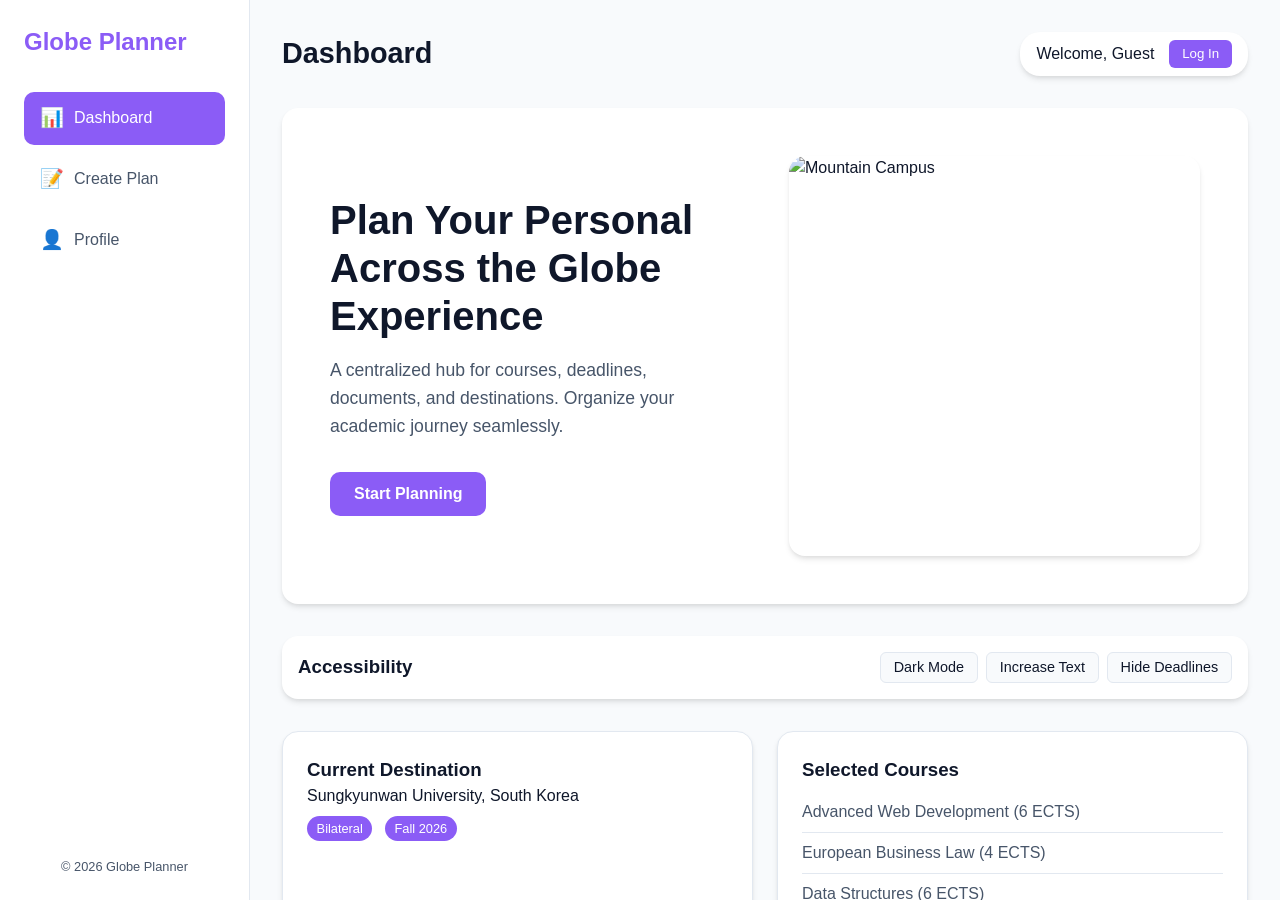
==== index.html @ 972ab06c "Rename index to index.html" ====
<!DOCTYPE html>
<html lang="en">
<head>
    <meta charset="UTF-8">
    <meta name="viewport" content="width=device-width, initial-scale=1.0">
    <title>Globe Planner - Exchange Semester Organizer</title>
    <link rel="stylesheet" href="https://cdn.jsdelivr.net/npm/@fontsource/poppins@5.0.8/index.css">
    <link rel="stylesheet" href="style.css">
</head>
<body>

    <!-- APP SHELL -->
    <div id="app-shell">
        
        <!-- SIDEBAR -->
        <aside class="sidebar">
            <div class="sidebar-header">
                <div class="logo-small">Globe Planner</div>
            </div>
            <nav class="sidebar-nav">
                <ul>
                    <li class="nav-item active" data-target="dashboard-view">
                        <span class="nav-icon">📊</span> Dashboard
                    </li>
                    <li class="nav-item" data-target="plan-view">
                        <span class="nav-icon">📝</span> Create Plan
                    </li>
                    <li class="nav-item" data-target="profile-view">
                        <span class="nav-icon">👤</span> Profile
                    </li>
                </ul>
            </nav>
            <div class="sidebar-footer">
                <p>&copy; 2026 Globe Planner</p>
            </div>
        </aside>

        <!-- MAIN CONTENT AREA -->
        <main class="main-content">
            
            <!-- VIEW 1: DASHBOARD -->
            <section id="dashboard-view" class="view-section active">
                <header class="top-bar">
                    <h2>Dashboard</h2>
                    <div class="user-pill">
                        <span id="user-greeting">Welcome, Guest</span>
                        <button id="auth-btn" class="auth-btn">Log In</button>
                        <button id="logout-btn" class="auth-btn hidden">Logout</button>
                    </div>
                </header>

                <!-- HERO SECTION -->
                <section class="hero-section">
                    <div class="hero-content">
                        <h1>Plan Your Personal Across the Globe Experience</h1>
                        <p>A centralized hub for courses, deadlines, documents, and destinations. Organize your academic journey seamlessly.</p>
                        <button class="hero-cta-btn" onclick="switchView('plan-view')">Start Planning</button>
                    </div>
                    <div class="hero-image-container">
                        <img src="images/pic1.JPG" alt="Mountain Campus">
                    </div>
                </section>

                <div class="controls-section">
                    <div class="controls-wrapper">
                        <h3>Accessibility</h3>
                        <div class="control-buttons">
                            <button id="theme-toggle" class="ctrl-btn">Dark Mode</button>
                            <button id="font-size-toggle" class="ctrl-btn">Increase Text</button>
                            <button id="deadline-toggle" class="ctrl-btn">Hide Deadlines</button>
                        </div>
                    </div>
                </div>

                <div class="dashboard-grid">
                    <article class="card destination-card">
                        <h3>Current Destination</h3>
                        <p>Sungkyunwan University, South Korea</p>
                        <span class="tag">Bilateral</span>
                        <span class="tag">Fall 2026</span>
                    </article>
                    <article class="card courses-card">
                        <h3>Selected Courses</h3>
                        <ul class="course-list">
                            <li>Advanced Web Development (6 ECTS)</li>
                            <li>European Business Law (4 ECTS)</li>
                            <li>Data Structures (6 ECTS)</li>
                        </ul>
                    </article>
                </div>

                <article id="deadlines" class="deadlines-section visible">
                    <h3>Important Deadlines</h3>
                    <div class="deadlines-grid">
                        <div class="card deadline-card">
                            <span class="deadline-date">May 15</span>
                            <p class="deadline-task">Visa Application</p>
                            <span class="status urgent">Urgent</span>
                        </div>
                        <div class="card deadline-card">
                            <span class="deadline-date">June 01</span>
                            <p class="deadline-task">Housing Deposit</p>
                            <span class="status pending">Pending</span>
                        </div>
                        <div class="card deadline-card">
                            <span class="deadline-date">July 10</span>
                            <p class="deadline-task">Flight Booking</p>
                            <span class="status upcoming">Upcoming</span>
                        </div>
                    </div>
                                    <!-- TASKS SECTION -->
                <section id="tasks" class="tasks-section">
                    <h3>My Tasks</h3>
                    <div class="task-input-container">
                        <input type="text" id="new-task-input" placeholder="Add a new task..." maxlength="100">
                        <button id="add-task-btn" class="add-task-btn">Add Task</button>
                    </div>
                    
                    <div class="task-filters">
                        <button class="filter-btn active" data-filter="all">All</button>
                        <button class="filter-btn" data-filter="active">Active</button>
                        <button class="filter-btn" data-filter="completed">Completed</button>
                    </div>
                    
                    <div class="task-list" id="task-list">
                        <!-- Tasks will be dynamically added here -->
                    </div>
                    
                    <div class="task-stats" id="task-stats">
                        <span id="completed-count">0</span> of <span id="total-count">0</span> tasks completed
                    </div>
                </section>

                <section id="gallery" class="gallery-section">
                    
                    <div class="calendar-wrapper">
                        <div class="calendar-container">
                            <div class="calendar-header">
                                <button id="prev-month" class="cal-nav-btn">&lt;</button>
                                <h4 id="current-month-year"></h4>
                                <button id="next-month" class="cal-nav-btn">&gt;</button>
                            </div>
                            <div class="calendar-weekdays">
                                <div>Sun</div><div>Mon</div><div>Tue</div><div>Wed</div><div>Thu</div><div>Fri</div><div>Sat</div>
                            </div>
                            <div class="calendar-days" id="calendar-days"></div>
                        </div>
                    </div>
                </article>

                <section id="gallery" class="gallery-section">
                    <h3>Exchange Life Gallery</h3>
                    <div class="gallery-grid">
                        <figure class="gallery-item">
                            <img src="images/17BD078B-EB8D-4ADD-9C58-D51C32D1B0D4.JPG" alt="Study">
                            <figcaption>Study Space</figcaption>
                        </figure>
                        <figure class="gallery-item">
                            <img src="images/IMG_3514.JPG" alt="Travel">
                            <figcaption>Culture Experience</figcaption>
                        </figure>
                        <figure class="gallery-item">
                            <img src="images/IMG_4397.JPG" alt="Group">
                            <figcaption>Friendships</figcaption>
                        </figure>
                        <figure class="gallery-item">
                            <img src="images/A849C1F1-40B5-41E7-B204-B6F8AD39F313.JPG" alt="Dorm">
                            <figcaption>Exploration</figcaption>
                        </figure>
                    </div>
                </section>

                <section id="media" class="media-section">
                    <h3>Preparation Resources</h3>
                    <div class="video-grid">
                        <div class="video-wrapper">
                            <iframe src="https://www.youtube.com/embed/7u7AIuHksV8" title="Exchange Preparation Guide" allowfullscreen></iframe>
                            <p>Exchange Preparation Guide</p>
                        </div>
                        <div class="video-wrapper">
                            <iframe src="https://www.youtube.com/embed/WHR-826UsoE" title="Student Life Abroad" allowfullscreen></iframe>
                            <p>Student Life & Cultural Adaptation</p>
                        </div>
                    </div>
                </section>
            </section>

            <!-- VIEW 2: CREATE PLAN PAGE -->
            <section id="plan-view" class="view-section">
                <header class="top-bar">
                    <h2>Create Semester Plan</h2>
                    <button class="save-plan-btn" id="save-plan-btn">Save Plan</button>
                </header>
                
                <div class="plan-container">
                    <form id="plan-form" class="plan-form">
                        <fieldset>
                            <legend>Academic Details</legend>
                            <div class="form-group">
                                <label for="destination">Destination Country</label>
                                <input type="text" id="destination" placeholder="e.g., Spain, Germany, Japan" required>
                            </div>
                            <div class="form-group">
                                <label for="university">Host University</label>
                                <input type="text" id="university" placeholder="University Name" required>
                            </div>
                            <div class="form-group">
                                <label for="course-count">Number of Courses</label>
                                <input type="number" id="course-count" min="3" max="10" value="5">
                            </div>
                        </fieldset>
                        <fieldset>
                            <legend>Time & Place</legend>
                            <div class="form-group">
                                <label for="accommodation">Accommodation Type</label>
                                <select id="accommodation">
                                    <option value="dorm">University Dormitory</option>
                                    <option value="apartment">Private Apartment</option>
                                    <option value="homestay">Host Family</option>
                                </select>
                            </div>
                            <div class="form-group">
                                <label for="start-date">Start Date</label>
                                <input type="date" id="start-date">
                            </div>
                        </fieldset>
                        <div class="form-actions">
                            <button type="submit" class="submit-btn">Save & Submit Plan</button>
                            <button type="reset" class="reset-btn">Clear Form</button>
                        </div>
                    </form>
                </div>
            </section>

            <!-- VIEW 3: PROFILE PAGE -->
            <section id="profile-view" class="view-section">
                <header class="top-bar">
                    <h2>My Profile</h2>
                </header>
                <div class="profile-container">
                    <div class="profile-header-card">
                        <div class="profile-avatar-large">
                            <img src="images/17BD078B-EB8D-4ADD-9C58-D51C32D1B0D4.JPG" alt="Profile">
                        </div>
                        <div class="profile-info">
                            <h3 id="profile-name">Guest User</h3>
                            <p>Exchange Student • Computer Science</p>
                            <span class="tag" id="profile-status">Not Logged In</span>
                        </div>
                    </div>
                    
                    <div class="profile-grid">
                        <div class="card">
                            <h4>Personal Information</h4>
                            <div class="form-group">
                                <label>Full Name</label>
                                <input type="text" id="profile-input-name" value="Guest User" disabled>
                            </div>
                            <div class="form-group">
                                <label>Email</label>
                                <input type="email" id="profile-input-email" value="guest@example.com" disabled>
                            </div>
                            <div class="form-group">
                                <label>Student ID</label>
                                <input type="text" value="STU-0000">
                            </div>
                        </div>
                        <div class="card">
                            <h4>Notification Settings</h4>
                            <div class="form-group">
                                <label>Deadline Reminders</label>
                                <select>
                                    <option>Enabled</option>
                                    <option>Disabled</option>
                                </select>
                            </div>
                            <div class="form-group">
                                <label>Email Updates</label>
                                <select>
                                    <option>Weekly</option>
                                    <option>Daily</option>
                                </select>
                            </div>
                        </div>
                    </div>
                </div>
            </section>

        </main>
    </div>

    <!-- LOGIN MODAL -->
    <div id="login-modal" class="modal hidden">
        <div class="modal-content">
            <span class="close-modal">&times;</span>
            <h2>Log In</h2>
            <form id="login-form">
                <div class="form-group">
                    <label>Email Address</label>
                    <input type="email" id="login-email" placeholder="mariia.furdas@university.edu" required>
                </div>
                <div class="form-group">
                    <label>Password</label>
                    <input type="password" id="login-password" placeholder="••••••••" required>
                </div>
                <button type="submit" class="login-submit-btn">Log In</button>
            </form>
        </div>
    </div>

    <script src="script.js"></script>
</body>
</html>
---- style.css ----
:root {
    --bg-app: #f8fafc;
    --bg-sidebar: #ffffff;
    --bg-card: #ffffff;
    --text-primary: #0f172a;
    --text-secondary: #475569;
    --accent: #8b5cf6;
    --accent-hover: #7c3aed;
    --border: #e2e8f0;
    --shadow: 0 4px 6px -1px rgba(0, 0, 0, 0.1), 0 2px 4px -1px rgba(0, 0, 0, 0.06);
    --radius: 16px;
    --font-base: 16px;
}

body.dark-mode {
    --bg-app: #0f172a;
    --bg-sidebar: #1e293b;
    --bg-card: #1e293b;
    --text-primary: #f8fafc;
    --text-secondary: #94a3b8;
    --border: #334155;
    --shadow: 0 4px 12px rgba(0, 0, 0, 0.4);
}

* { margin: 0; padding: 0; box-sizing: border-box; }
html { scroll-behavior: smooth; }

body {
    font-family: 'Poppins', sans-serif;
    background-color: var(--bg-app);
    color: var(--text-primary);
    font-size: var(--font-base);
    line-height: 1.5;
    height: 100vh;
    overflow: hidden;
}

/* --- APP LAYOUT --- */
#app-shell { display: flex; height: 100vh; width: 100vw; }

/* Sidebar */
.sidebar {
    width: 250px;
    background-color: var(--bg-sidebar);
    border-right: 1px solid var(--border);
    display: flex;
    flex-direction: column;
    padding: 1.5rem;
    flex-shrink: 0;
    transition: background-color 0.3s;
}

.logo-small { font-size: 1.5rem; font-weight: 700; color: var(--accent); margin-bottom: 2rem; }
.sidebar-nav ul { list-style: none; }
.nav-item {
    padding: 0.75rem 1rem;
    margin-bottom: 0.5rem;
    border-radius: 10px;
    cursor: pointer;
    color: var(--text-secondary);
    font-weight: 500;
    transition: all 0.2s;
    display: flex;
    align-items: center;
    gap: 10px;
}
.nav-item:hover { background-color: var(--bg-app); color: var(--text-primary); }
.nav-item.active { background-color: var(--accent); color: white; }
.nav-icon { font-size: 1.2rem; }
.sidebar-footer { margin-top: auto; font-size: 0.8rem; color: var(--text-secondary); text-align: center; }

/* Main Content */
.main-content {
    flex: 1;
    overflow-y: auto;
    padding: 2rem;
    background-color: var(--bg-app);
}

.view-section { display: none; animation: fadeIn 0.3s ease; }
.view-section.active { display: block; }

@keyframes fadeIn {
    from { opacity: 0; transform: translateY(10px); }
    to { opacity: 1; transform: translateY(0); }
}

/* Top Bar */
.top-bar { display: flex; justify-content: space-between; align-items: center; margin-bottom: 2rem; }
.top-bar h2 { font-size: 1.8rem; }
.user-pill { display: flex; align-items: center; gap: 15px; background: var(--bg-card); padding: 0.5rem 1rem; border-radius: 20px; box-shadow: var(--shadow); }
.auth-btn {
    background: var(--accent);
    color: white;
    border: none;
    padding: 0.4rem 0.8rem;
    border-radius: 6px;
    cursor: pointer;
    font-weight: 500;
    transition: 0.2s;
}
.auth-btn:hover { background: var(--accent-hover); }

/* HERO SECTION */
.hero-section {
    display: grid;
    grid-template-columns: 1fr 1fr;
    gap: 3rem;
    align-items: center;
    padding: 3rem;
    background-color: var(--bg-card);
    border-radius: var(--radius);
    box-shadow: var(--shadow);
    margin-bottom: 2rem;
}

.hero-content h1 {
    font-size: 2.5rem;
    font-weight: 700;
    color: var(--text-primary);
    margin-bottom: 1rem;
    line-height: 1.2;
}

.hero-content p {
    color: var(--text-secondary);
    font-size: 1.1rem;
    margin-bottom: 2rem;
    line-height: 1.6;
}

.hero-cta-btn {
    background-color: var(--accent);
    color: white;
    padding: 0.8rem 1.5rem;
    border: none;
    border-radius: 10px;
    font-size: 1rem;
    font-weight: 600;
    cursor: pointer;
    transition: background-color 0.2s;
}

.hero-cta-btn:hover {
    background-color: var(--accent-hover);
}

.hero-image-container {
    position: relative;
    border-radius: var(--radius);
    overflow: hidden;
    box-shadow: var(--shadow);
}

.hero-image-container img {
    width: 100%;
    height: 400px;
    object-fit: cover;
    display: block;
    border-radius: var(--radius);
}

/* Controls */
.controls-section { background: var(--bg-card); padding: 1rem; border-radius: var(--radius); box-shadow: var(--shadow); margin-bottom: 2rem; }
.controls-wrapper { display: flex; justify-content: space-between; align-items: center; flex-wrap: wrap; gap: 1rem; }
.control-buttons { display: flex; gap: 0.5rem; flex-wrap: wrap; }
.ctrl-btn { background: var(--bg-app); border: 1px solid var(--border); padding: 0.4rem 0.8rem; border-radius: 6px; cursor: pointer; font-size: 0.9rem; color: var(--text-primary); transition: 0.2s; }
.ctrl-btn:hover { background: var(--accent); color: white; }

/* Cards & Grid */
.dashboard-grid, .deadlines-grid, .gallery-grid, .video-grid {
    display: grid;
    grid-template-columns: repeat(auto-fit, minmax(280px, 1fr));
    gap: 1.5rem;
    margin-bottom: 2rem;
}

.card {
    background: var(--bg-card);
    padding: 1.5rem;
    border-radius: var(--radius);
    box-shadow: var(--shadow);
    border: 1px solid var(--border);
}

.tag { display: inline-block; background: var(--accent); color: white; padding: 0.2rem 0.6rem; border-radius: 20px; font-size: 0.8rem; margin-right: 0.5rem; margin-top: 0.5rem; }
.course-list { list-style: none; margin-top: 0.5rem; }
.course-list li { padding: 0.5rem 0; border-bottom: 1px solid var(--border); color: var(--text-secondary); }

.deadline-card { display: flex; flex-direction: column; justify-content: space-between; }
.deadline-date { font-size: 1.5rem; font-weight: 700; color: var(--accent); margin-bottom: 0.5rem; }
.deadline-task { color: var(--text-primary); margin-bottom: 0.5rem; }
.status { font-size: 0.8rem; font-weight: 600; padding: 0.2rem 0.5rem; border-radius: 4px; width: fit-content; }
.status.urgent { background: #fee2e2; color: #dc2626; }
.status.pending { background: #fef3c7; color: #d97706; }
.status.upcoming { background: #d1fae5; color: #059669; }
/* Tasks Section */
.tasks-section {
    background: var(--bg-card);
    border-radius: var(--radius);
    padding: 1.5rem;
    box-shadow: var(--shadow);
    border: 1px solid var(--border);
    margin-bottom: 2rem;
}

.tasks-section h3 {
    margin-bottom: 1rem;
    color: var(--text-primary);
}

.task-input-container {
    display: flex;
    gap: 0.5rem;
    margin-bottom: 1rem;
}

.task-input-container input {
    flex: 1;
    padding: 0.75rem;
    border: 1px solid var(--border);
    border-radius: 8px;
    background: var(--bg-app);
    color: var(--text-primary);
    font-family: inherit;
    font-size: 0.95rem;
}

.task-input-container input:focus {
    outline: none;
    border-color: var(--accent);
    box-shadow: 0 0 0 3px rgba(139, 92, 246, 0.2);
}

.add-task-btn {
    background: var(--accent);
    color: white;
    border: none;
    padding: 0.75rem 1.5rem;
    border-radius: 8px;
    font-weight: 600;
    cursor: pointer;
    transition: background 0.2s;
}

.add-task-btn:hover {
    background: var(--accent-hover);
}

.task-filters {
    display: flex;
    gap: 0.5rem;
    margin-bottom: 1rem;
    border-bottom: 1px solid var(--border);
    padding-bottom: 1rem;
}

.filter-btn {
    background: transparent;
    border: 1px solid var(--border);
    padding: 0.4rem 1rem;
    border-radius: 6px;
    cursor: pointer;
    font-size: 0.85rem;
    color: var(--text-secondary);
    transition: all 0.2s;
}

.filter-btn:hover {
    background: var(--bg-app);
    color: var(--text-primary);
}

.filter-btn.active {
    background: var(--accent);
    color: white;
    border-color: var(--accent);
}

.task-list {
    display: flex;
    flex-direction: column;
    gap: 0.5rem;
    max-height: 400px;
    overflow-y: auto;
    margin-bottom: 1rem;
}

.task-item {
    display: flex;
    align-items: center;
    gap: 0.75rem;
    padding: 0.75rem;
    background: var(--bg-app);
    border-radius: 8px;
    border: 1px solid var(--border);
    transition: all 0.2s;
    animation: slideIn 0.3s ease;
}

@keyframes slideIn {
    from {
        opacity: 0;
        transform: translateY(-10px);
    }
    to {
        opacity: 1;
        transform: translateY(0);
    }
}

.task-item:hover {
    border-color: var(--accent);
    box-shadow: 0 2px 4px rgba(0, 0, 0, 0.05);
}

.task-item.completed {
    opacity: 0.6;
}

.task-item.completed .task-text {
    text-decoration: line-through;
    color: var(--text-secondary);
}

.task-checkbox {
    width: 20px;
    height: 20px;
    cursor: pointer;
    accent-color: var(--accent);
    flex-shrink: 0;
}

.task-text {
    flex: 1;
    color: var(--text-primary);
    font-size: 0.95rem;
    word-break: break-word;
}

.task-date {
    font-size: 0.8rem;
    color: var(--text-secondary);
    margin-left: 0.5rem;
}

.delete-task-btn {
    background: transparent;
    border: none;
    color: var(--text-secondary);
    cursor: pointer;
    padding: 0.25rem 0.5rem;
    border-radius: 4px;
    transition: all 0.2s;
    font-size: 1.2rem;
}

.delete-task-btn:hover {
    background: #fee2e2;
    color: #dc2626;
}

.task-stats {
    text-align: center;
    padding: 0.75rem;
    background: var(--bg-app);
    border-radius: 8px;
    color: var(--text-secondary);
    font-size: 0.9rem;
    border: 1px solid var(--border);
}

.task-stats span {
    font-weight: 600;
    color: var(--accent);
}

/* Empty state */
.task-empty {
    text-align: center;
    padding: 2rem;
    color: var(--text-secondary);
}

.task-empty-icon {
    font-size: 3rem;
    margin-bottom: 0.5rem;
    opacity: 0.5;
}

/* Responsive */
@media (max-width: 768px) {
    .task-input-container {
        flex-direction: column;
    }
    
    .add-task-btn {
        width: 100%;
    }
    
    .task-filters {
        flex-wrap: wrap;
    }
    
    .task-item {
        flex-wrap: wrap;
    }
    
    .task-date {
        width: 100%;
        margin-left: 2.5rem;
        margin-top: 0.25rem;
    }
}

/* Calendar */
.calendar-wrapper { background: var(--bg-card); border-radius: var(--radius); padding: 1.5rem; box-shadow: var(--shadow); border: 1px solid var(--border); margin-top: 1.5rem; }
.calendar-header { display: flex; justify-content: space-between; align-items: center; margin-bottom: 1rem; }
.cal-nav-btn { background: none; border: 1px solid var(--border); border-radius: 6px; padding: 0.4rem 0.8rem; cursor: pointer; color: var(--text-primary); }
.cal-nav-btn:hover { background: var(--accent); color: white; }
.calendar-weekdays { display: grid; grid-template-columns: repeat(7, 1fr); text-align: center; font-weight: 600; font-size: 0.85rem; color: var(--text-secondary); margin-bottom: 0.5rem; }
.calendar-days { display: grid; grid-template-columns: repeat(7, 1fr); gap: 4px; }
.cal-day { aspect-ratio: 1; display: flex; align-items: center; justify-content: center; border-radius: 8px; font-size: 0.9rem; cursor: pointer; transition: 0.2s; }
.cal-day:hover { background: var(--bg-app); }
.cal-day.empty { visibility: hidden; }
.cal-day.today { font-weight: 700; background: var(--bg-app); }
.cal-day.deadline { background: var(--accent); color: white; font-weight: 600; }

/* Forms */
.form-group { margin-bottom: 1rem; }
label { display: block; margin-bottom: 0.5rem; font-weight: 500; color: var(--text-secondary); font-size: 0.9rem; }
input, select { width: 100%; padding: 0.75rem; border: 1px solid var(--border); border-radius: 8px; background: var(--bg-app); color: var(--text-primary); font-family: inherit; }
input:focus, select:focus { outline: none; border-color: var(--accent); box-shadow: 0 0 0 3px rgba(139, 92, 246, 0.2); }

/* Plan Page */
.plan-container { max-width: 800px; background: var(--bg-card); padding: 2rem; border-radius: var(--radius); box-shadow: var(--shadow); border: 1px solid var(--border); }
.plan-form fieldset { border: none; margin-bottom: 1.5rem; }
.plan-form legend { font-size: 1.2rem; font-weight: 600; color: var(--text-primary); border-bottom: 2px solid var(--accent); padding-bottom: 0.25rem; width: 100%; margin-bottom: 1rem; }
.form-actions { display: flex; gap: 1rem; margin-top: 2rem; }
.submit-btn { background: var(--accent); color: white; padding: 0.8rem 1.5rem; border: none; border-radius: 8px; font-weight: 600; cursor: pointer; flex: 1; }
.reset-btn { background: var(--bg-app); color: var(--text-secondary); padding: 0.8rem 1.5rem; border: 1px solid var(--border); border-radius: 8px; font-weight: 600; cursor: pointer; }
.save-plan-btn { background: var(--accent); color: white; border: none; padding: 0.6rem 1.2rem; border-radius: 8px; cursor: pointer; font-weight: 600; }

/* Gallery */
.gallery-item { position: relative; overflow: hidden; border-radius: var(--radius); box-shadow: var(--shadow); }
.gallery-item img { width: 100%; height: 250px; object-fit: cover; display: block; transition: transform 0.4s ease; }
.gallery-item:hover img { transform: scale(1.05); }
.gallery-item figcaption { position: absolute; bottom: 0; left: 0; right: 0; background: linear-gradient(transparent, rgba(0,0,0,0.7)); color: white; padding: 1rem; font-size: 0.9rem; transform: translateY(100%); transition: transform 0.3s ease; }
.gallery-item:hover figcaption { transform: translateY(0); }

/* Video */
.video-wrapper { background: var(--bg-card); border-radius: var(--radius); overflow: hidden; box-shadow: var(--shadow); }
.video-wrapper iframe { width: 100%; aspect-ratio: 16/9; border: none; }
.video-wrapper p { padding: 0.8rem; font-weight: 500; color: var(--text-primary); }

/* Profile */
.profile-header-card { background: var(--bg-card); padding: 2rem; border-radius: var(--radius); box-shadow: var(--shadow); display: flex; align-items: center; gap: 2rem; margin-bottom: 2rem; }
.profile-avatar-large { width: 100px; height: 100px; border-radius: 50%; overflow: hidden; border: 4px solid var(--accent); }
.profile-avatar-large img { width: 100%; height: 100%; object-fit: cover; }
.profile-info h3 { font-size: 1.5rem; margin-bottom: 0.25rem; }
.profile-info p { color: var(--text-secondary); margin-bottom: 0.5rem; }
.profile-grid { display: grid; grid-template-columns: repeat(auto-fit, minmax(300px, 1fr)); gap: 1.5rem; }

/* Modal */
.modal {
    position: fixed;
    z-index: 1000;
    left: 0; top: 0;
    width: 100%; height: 100%;
    background-color: rgba(0,0,0,0.5);
    display: flex;
    align-items: center;
    justify-content: center;
}
.modal-content {
    background-color: var(--bg-card);
    padding: 2rem;
    border-radius: var(--radius);
    width: 90%;
    max-width: 400px;
    position: relative;
    box-shadow: var(--shadow);
}
.close-modal {
    position: absolute;
    top: 10px; right: 15px;
    font-size: 1.5rem;
    cursor: pointer;
    color: var(--text-secondary);
}
.login-submit-btn {
    width: 100%;
    background: var(--accent);
    color: white;
    padding: 0.8rem;
    border: none;
    border-radius: 8px;
    font-weight: 600;
    cursor: pointer;
    margin-top: 1rem;
}

/* Utilities */
.hidden { display: none !important; }

@media (max-width: 768px) {
    #app-shell { flex-direction: column; }
    .sidebar { width: 100%; padding: 1rem; flex-direction: row; align-items: center; justify-content: space-between; }
    .sidebar-header, .sidebar-footer { display: none; }
    .sidebar-nav { display: flex; flex: 1; justify-content: center; }
    .sidebar-nav ul { display: flex; gap: 1rem; margin: 0; }
    .nav-item { margin: 0; padding: 0.5rem; background: transparent; }
    .nav-item span { display: none; }
    .nav-item.active { background: transparent; color: var(--accent); }
    .main-content { padding: 1rem; }
    .profile-header-card { flex-direction: column; text-align: center; }
    
    .hero-section {
        grid-template-columns: 1fr;
        text-align: center;
        padding: 2rem;
    }
    .hero-content h1 { font-size: 2rem; }
    .hero-image-container { order: -1; }
}
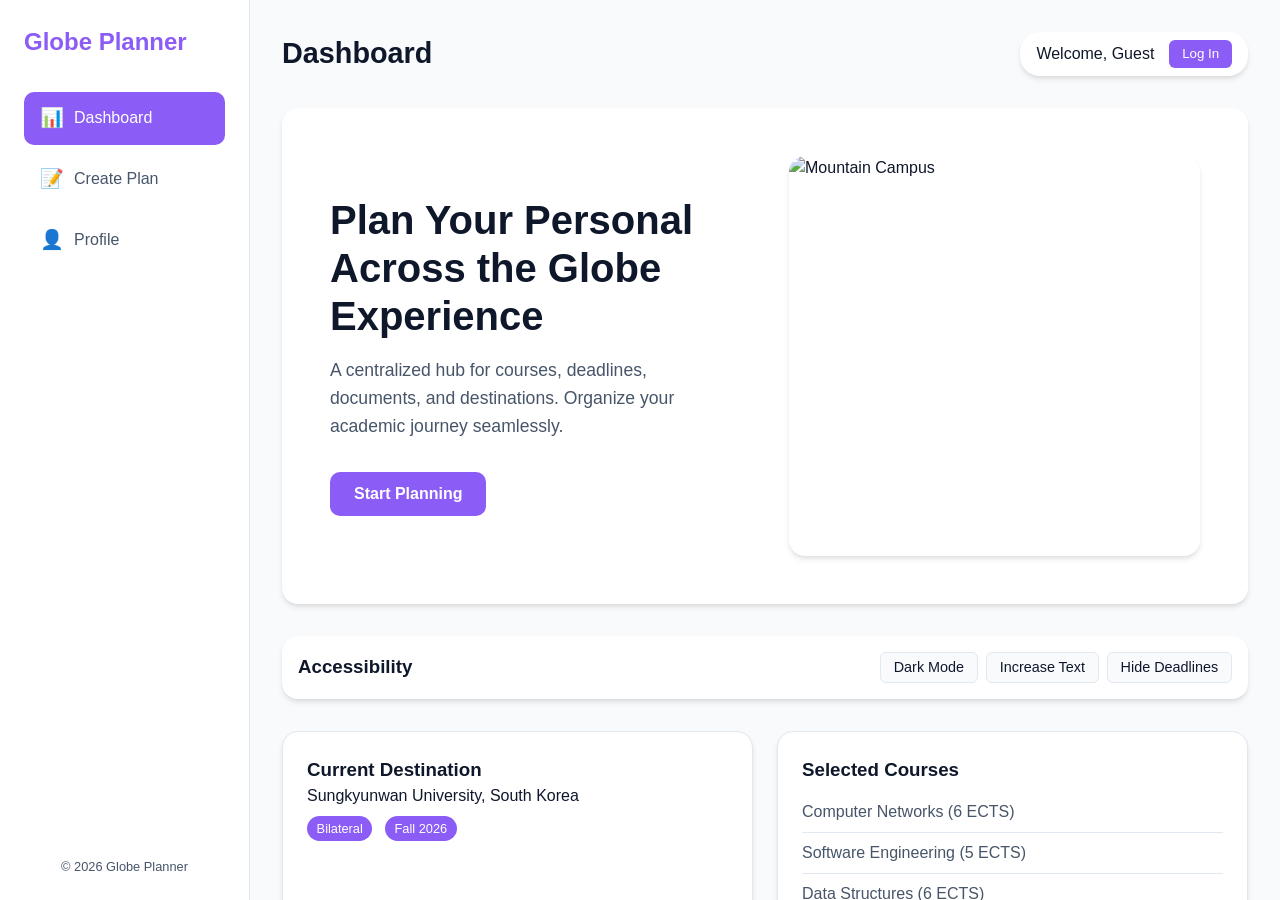
==== commit b3615777: "Update index.html" ====
--- a/index.html
+++ b/index.html
@@ -82,9 +82,10 @@
                     <article class="card courses-card">
                         <h3>Selected Courses</h3>
                         <ul class="course-list">
-                            <li>Advanced Web Development (6 ECTS)</li>
-                            <li>European Business Law (4 ECTS)</li>
+                            <li>Computer Networks (6 ECTS)</li>
+                            <li>Software Engineering (5 ECTS)</li>
                             <li>Data Structures (6 ECTS)</li>
+                            <li>Probability and Statistics (6 ECTS)</li>
                         </ul>
                     </article>
                 </div>
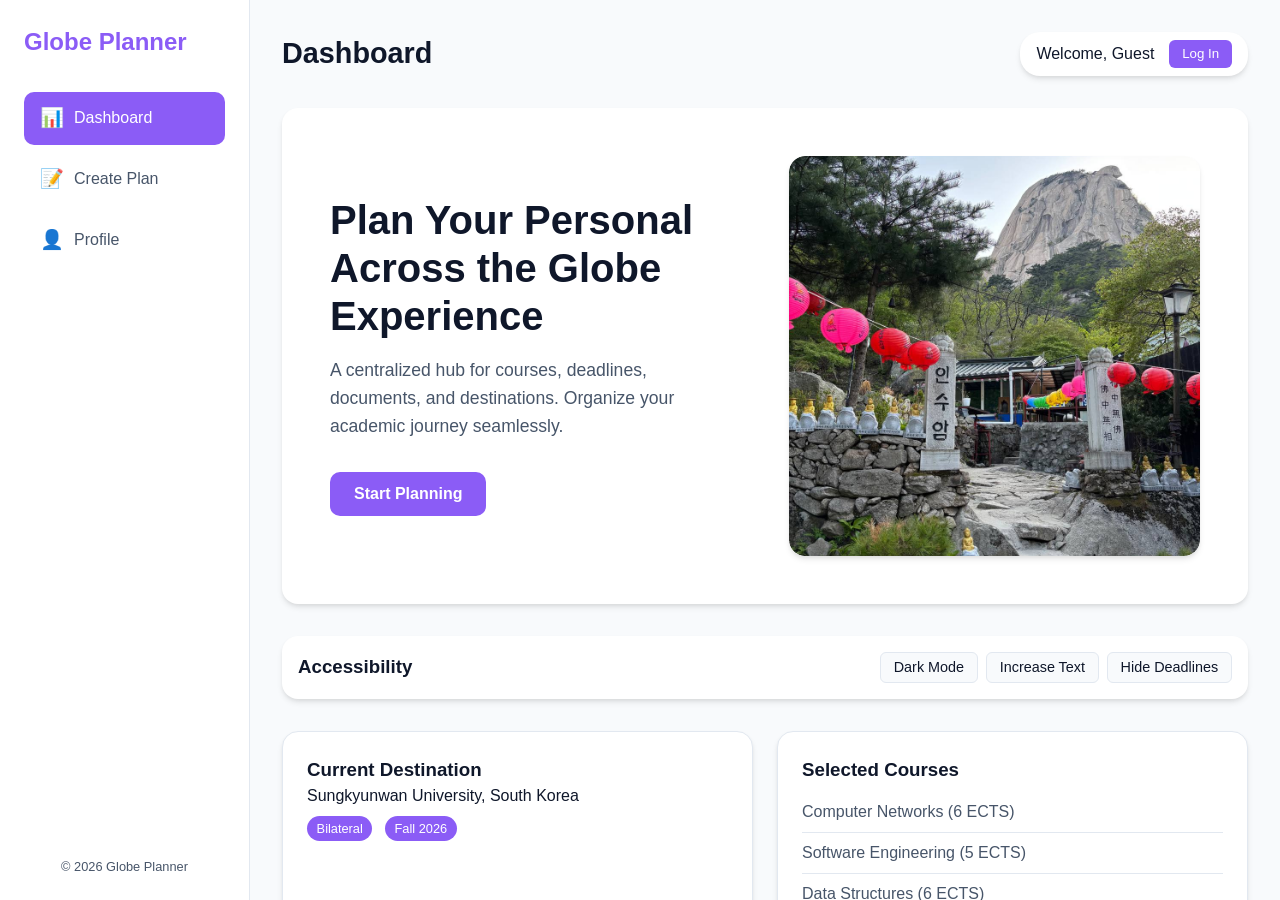
==== commit 6873b599: "Update index.html" ====
--- a/index.html
+++ b/index.html
@@ -57,7 +57,7 @@
                         <button class="hero-cta-btn" onclick="switchView('plan-view')">Start Planning</button>
                     </div>
                     <div class="hero-image-container">
-                        <img src="images/pic1.JPG" alt="Mountain Campus">
+                        <img src="pic1.JPG" alt="Mountain Campus">
                     </div>
                 </section>
 
@@ -153,19 +153,19 @@
                     <h3>Exchange Life Gallery</h3>
                     <div class="gallery-grid">
                         <figure class="gallery-item">
-                            <img src="images/17BD078B-EB8D-4ADD-9C58-D51C32D1B0D4.JPG" alt="Study">
+                            <img src="17BD078B-EB8D-4ADD-9C58-D51C32D1B0D4.JPG" alt="Study">
                             <figcaption>Study Space</figcaption>
                         </figure>
                         <figure class="gallery-item">
-                            <img src="images/IMG_3514.JPG" alt="Travel">
+                            <img src="IMG_3514.JPG" alt="Travel">
                             <figcaption>Culture Experience</figcaption>
                         </figure>
                         <figure class="gallery-item">
-                            <img src="images/IMG_4397.JPG" alt="Group">
+                            <img src="IMG_4397.JPG" alt="Group">
                             <figcaption>Friendships</figcaption>
                         </figure>
                         <figure class="gallery-item">
-                            <img src="images/A849C1F1-40B5-41E7-B204-B6F8AD39F313.JPG" alt="Dorm">
+                            <img src="A849C1F1-40B5-41E7-B204-B6F8AD39F313.JPG" alt="Dorm">
                             <figcaption>Exploration</figcaption>
                         </figure>
                     </div>
@@ -241,6 +241,58 @@
                 <div class="profile-container">
                     <div class="profile-header-card">
                         <div class="profile-avatar-large">
+                            <img src="17BD078B-EB8D-4ADD-9C58-D51C32D1B0D4.JPG" alt="Profile">
+                        </div>
+                        <div class="profile-info">
+                            <h3 id="profile-name">Guest </h3>
+                            <p>Exchange Student • Computer Science</p>
+                            <span class="tag" id="profile-status">Not Logged In</span>
+                        </div>
+                    </div>
+                    
+                    <div class="profile-grid">
+                        <div class="card">
+                            <h4>Personal Information</h4>
+                            <div class="form-group">
+                                <label>Full Name</label>
+                                <input type="text" id="profile-input-name" value="Guest User" disabled>
+                            </div>
+                            <div class="form-group">
+                                <label>Email</label>
+                                <input type="email" id="profile-input-email" value="guest@example.com" disabled>
+                            </div>
+                            <div class="form-group">
+                                <label>Student ID</label>
+                                <input type="text" value="IFXXX000XX">
+                            </div>
+                        </div>
+                        <div class="card">
+                            <h4>Notification Settings</h4>
+                            <div class="form-group">
+                                <label>Deadline Reminders</label>
+                                <select>
+                                    <option>Enabled</option>
+                                    <option>Disabled</option>
+                                </select>
+                            </div>
+                            <div class="form-group">
+                                <label>Email Updates</label>
+                                <select>
+                                    <option>Weekly</option>
+                                    <option>Daily</option>
+                                </select>
+                            </div>
+                        </div>
+                    </div>
+                </div>
+            </section>
+            <section id="profile-view" class="view-section">
+                <header class="top-bar">
+                    <h2>My Profile</h2>
+                </header>
+                <div class="profile-container">
+                    <div class="profile-header-card">
+                        <div class="profile-avatar-large">
                             <img src="images/17BD078B-EB8D-4ADD-9C58-D51C32D1B0D4.JPG" alt="Profile">
                         </div>
                         <div class="profile-info">
@@ -283,6 +335,10 @@
                                 </select>
                             </div>
                         </div>
+                    </div>
+
+                    <div class="form-actions" style="margin-top: 20px; text-align: center;">
+                        <button id="delete-profile-btn" style="background-color: #ef4444; color: white; border: none; padding: 10px 20px; border-radius: 8px; font-weight: 600; cursor: pointer;">Delete Profile</button>
                     </div>
                 </div>
             </section>
@@ -298,13 +354,14 @@
             <form id="login-form">
                 <div class="form-group">
                     <label>Email Address</label>
-                    <input type="email" id="login-email" placeholder="mariia.furdas@university.edu" required>
+                    <input type="email" id="login-email" placeholder="name.surname@vdu.lt" required>
                 </div>
                 <div class="form-group">
                     <label>Password</label>
                     <input type="password" id="login-password" placeholder="••••••••" required>
                 </div>
                 <button type="submit" class="login-submit-btn">Log In</button>
+                <button type="button" id="modal-register-btn" class="login-submit-btn" style="margin-top: 10px; background-color: #6366f1;">Register</button>
             </form>
         </div>
     </div>
